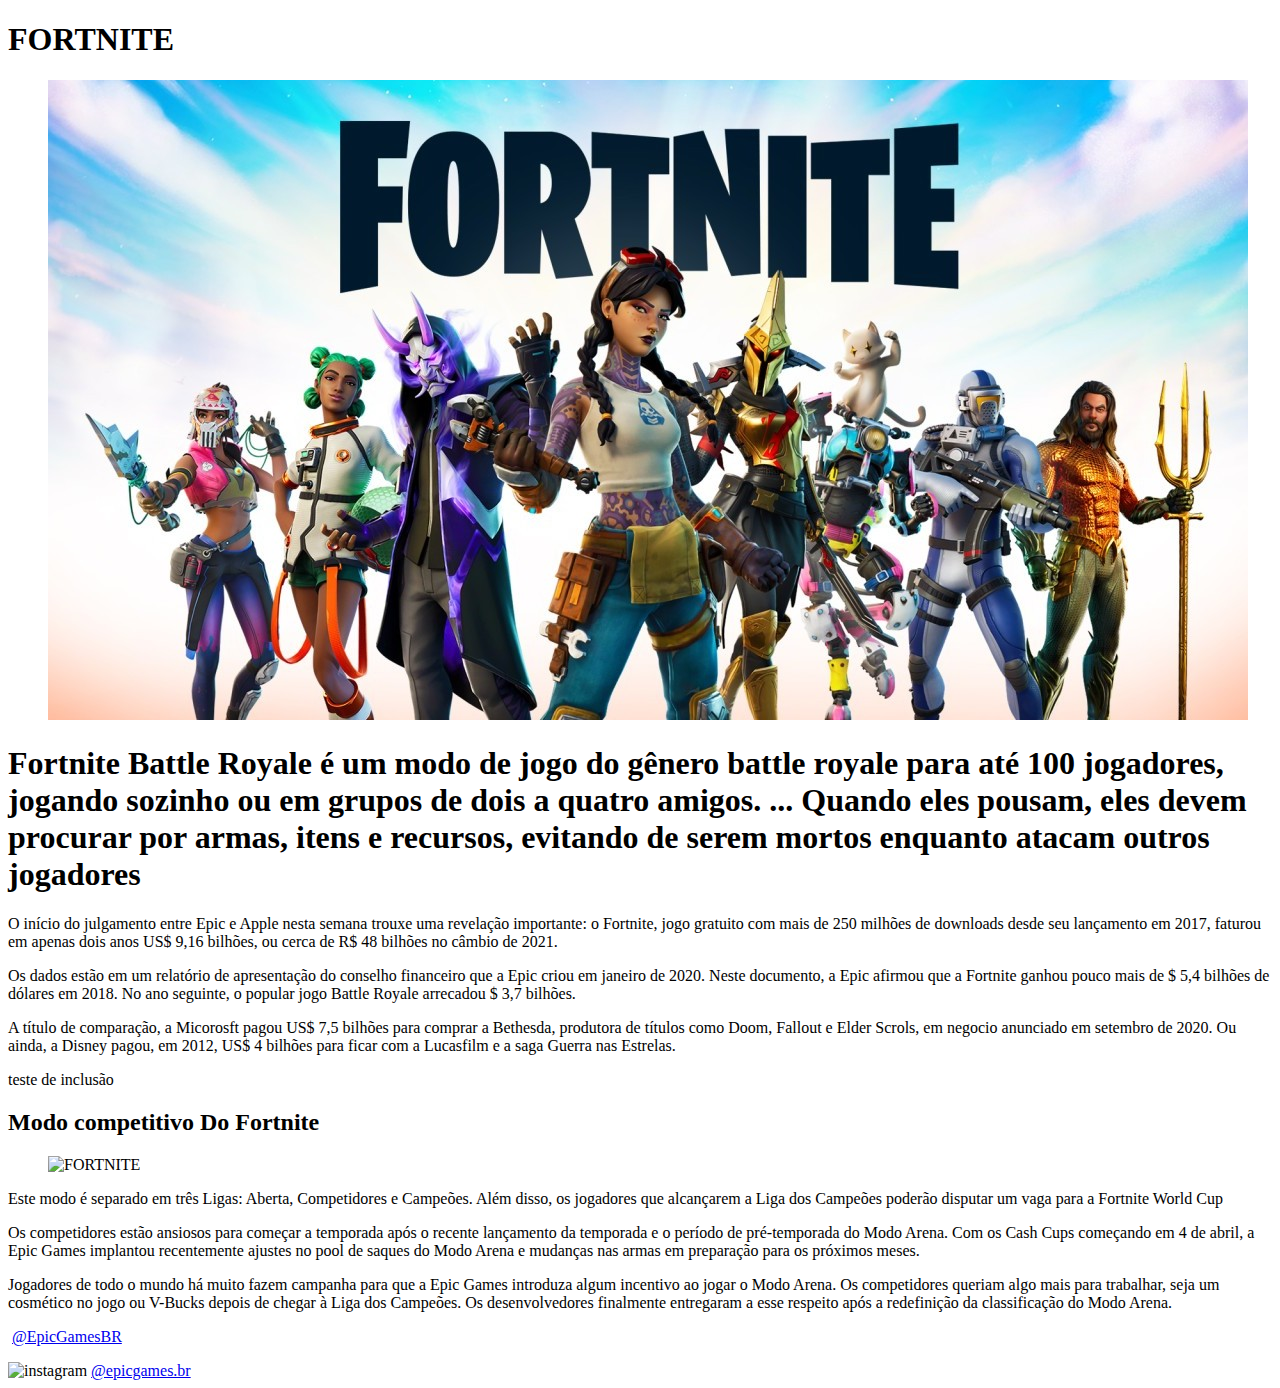
==== index.html @ 93f8479c "acrescentando links" ====
<!DOCTYPE html>
<html lang="pt-br">
<head>
    <meta charset="UTF-8">
    <meta http-equiv="X-UA-Compatible" content="IE=edge">
    <meta name="viewport" content="width=device-width, initial-scale=1.0">
    <link rel="stylesheet" href="css/estilo.css">
    <title>FORTNITE</title>
    <link rel="icon" href="img/icone.png">
</head>
<body>
    <header>
        <h1>FORTNITE</h1>
        <figure><img class="img_topo" src="img/fortnite10.jfif" alt="foto do fortnite"></figure>
    </header>
    <div class="container">
        <h1>Fortnite Battle Royale é um modo de jogo do gênero battle royale para até 100 jogadores, jogando sozinho ou em grupos de dois a quatro amigos. ... Quando eles pousam, eles devem procurar por armas, itens e recursos, evitando de serem mortos enquanto atacam outros jogadores</h1>
        <p>O início do julgamento entre Epic e Apple nesta semana trouxe uma revelação importante: o Fortnite, jogo gratuito com mais de 250 milhões de downloads desde seu lançamento em 2017, faturou em apenas dois anos US$ 9,16 bilhões, ou cerca de R$ 48 bilhões no câmbio de 2021. </p>
        <p>Os dados estão em um relatório de apresentação do conselho financeiro que a Epic criou em janeiro de 2020. Neste documento, a Epic afirmou que a Fortnite ganhou pouco mais de $ 5,4 bilhões de dólares em 2018. No ano seguinte, o popular jogo Battle Royale arrecadou $ 3,7 bilhões. </p>
        <p>A título de comparação, a Micorosft pagou US$ 7,5 bilhões para comprar a Bethesda, produtora de títulos como Doom, Fallout e Elder Scrols, em negocio anunciado em setembro de 2020. Ou ainda, a Disney pagou, em 2012, US$ 4 bilhões para ficar com a Lucasfilm e a saga Guerra nas Estrelas. </p>
        <p>teste de inclusão</p>
        <h2>Modo competitivo Do Fortnite</h2>
        <figure>
            <img class="img_corpo" src="img/competitivo.webp" alt="FORTNITE">
        </figure>
        <p>Este modo é separado em três Ligas: Aberta, Competidores e Campeões. Além disso, os jogadores que alcançarem a Liga dos Campeões poderão disputar um vaga para a Fortnite World Cup</p>
        <p>Os competidores estão ansiosos para começar a temporada após o recente lançamento da temporada e o período de pré-temporada do Modo Arena. Com os Cash Cups começando em 4 de abril, a Epic Games implantou recentemente ajustes no pool de saques do Modo Arena e mudanças nas armas em preparação para os próximos meses.</p>
        <p>Jogadores de todo o mundo há muito fazem campanha para que a Epic Games introduza algum incentivo ao jogar o Modo Arena. Os competidores queriam algo mais para trabalhar, seja um cosmético no jogo ou V-Bucks depois de chegar à Liga dos Campeões. Os desenvolvedores finalmente entregaram a esse respeito após a redefinição da classificação do Modo Arena.</p>
    </div>   
        <img class="img_twitter" src="img/twitter.jpg" alt="">
        <a href="https://twitter.com/epicgamesbr">@EpicGamesBR</a>
        <p></p>
        <p></p>
        <img class="img_insta" src="img/insta.png" alt="instagram">
        <a href="https://www.instagram.com/epicgames.br/">@epicgames.br</a>
</body>
</html>
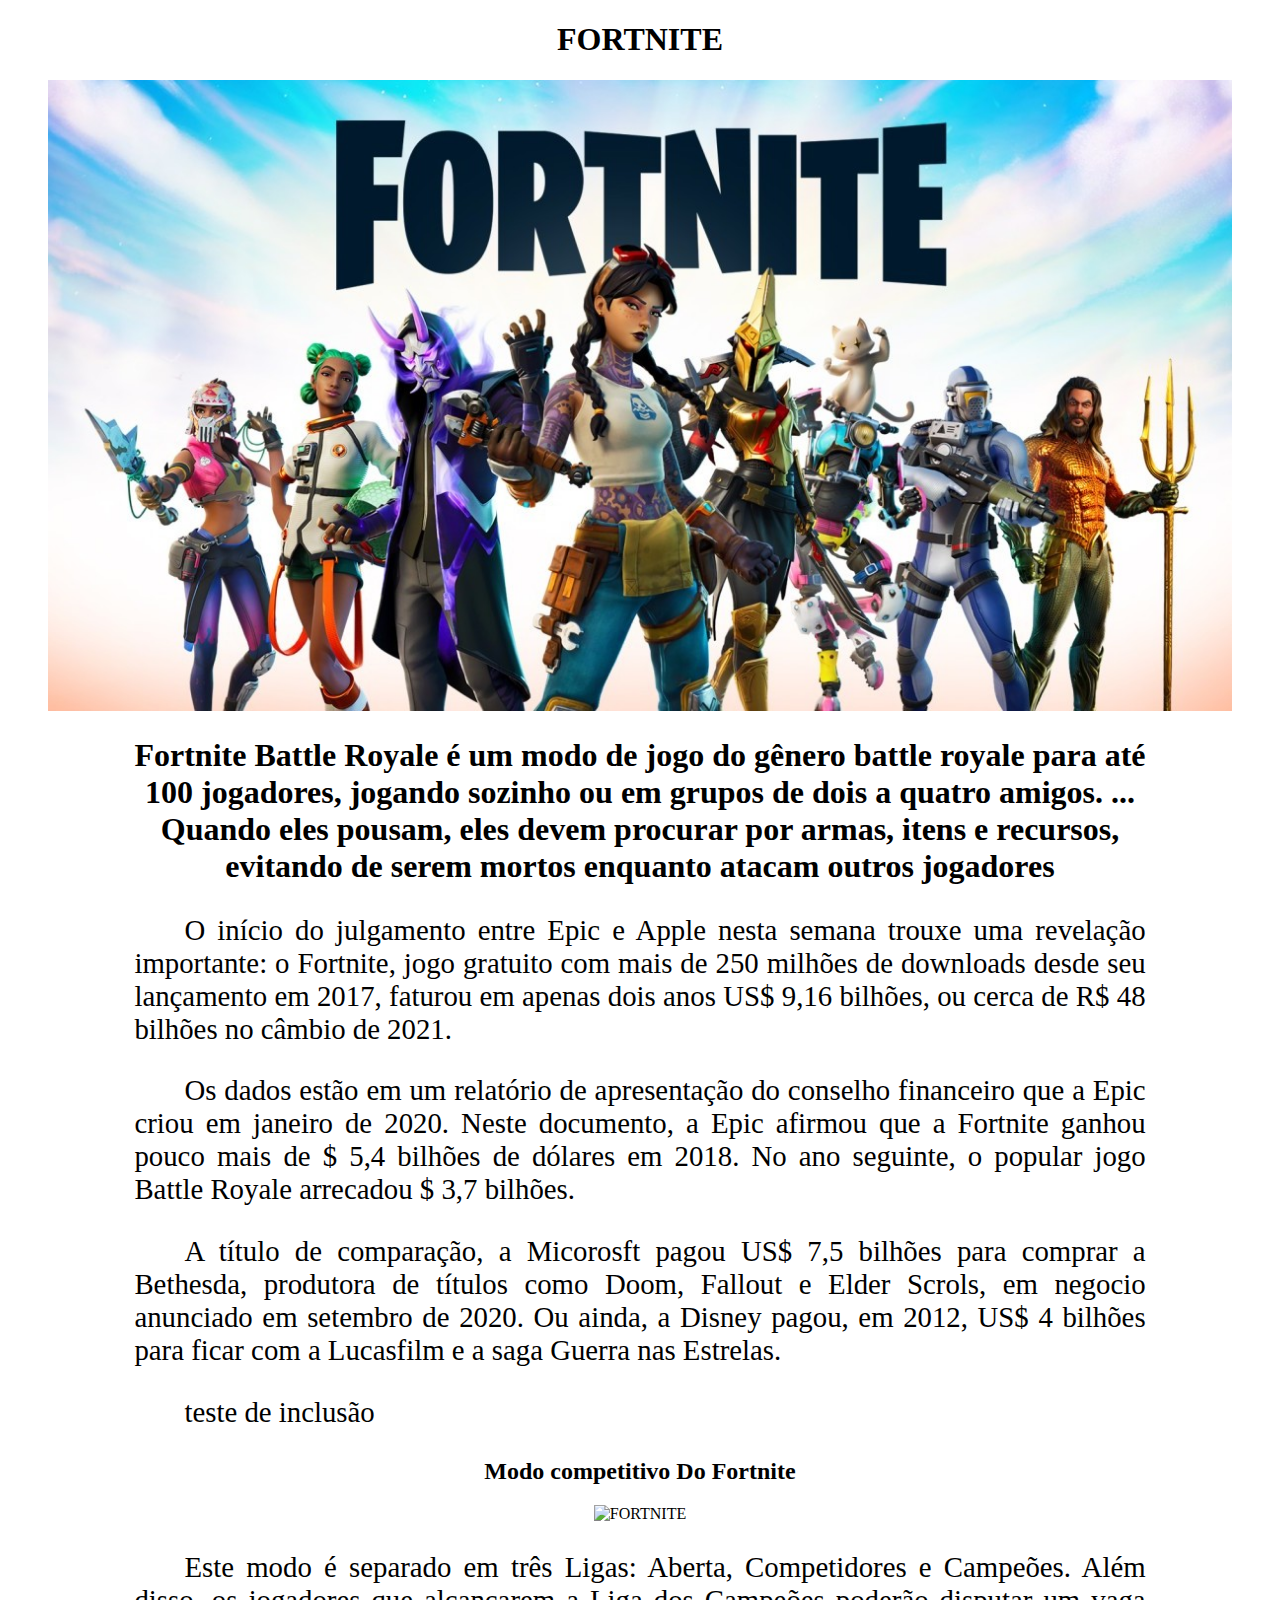
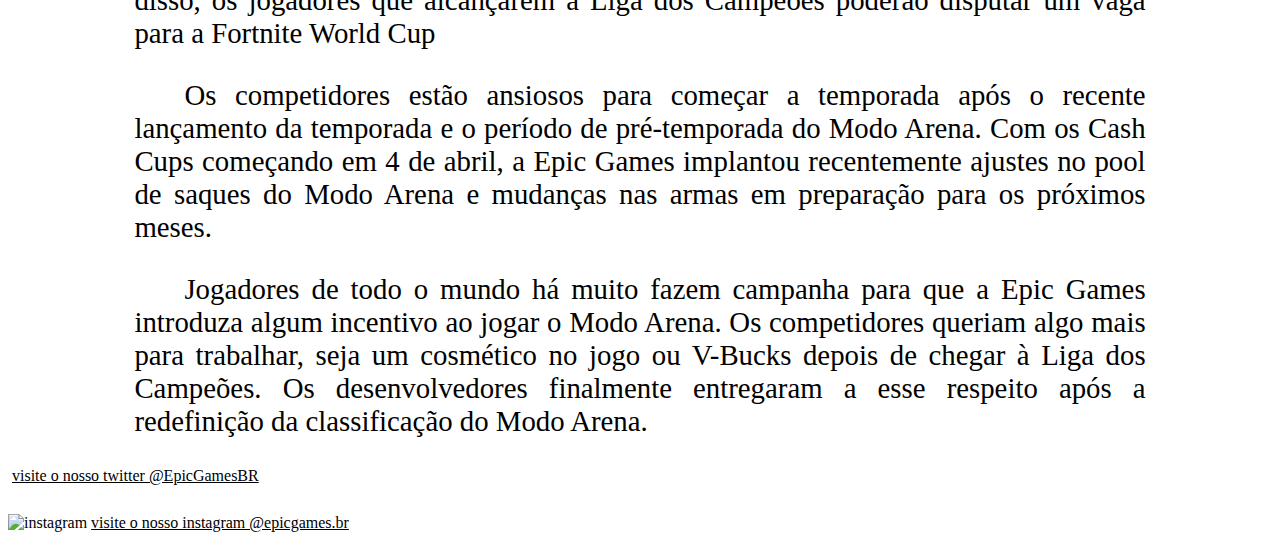
==== commit 9fd2f4f6: "redes sociais" ====
--- a/index.html
+++ b/index.html
@@ -28,10 +28,10 @@
         <p>Jogadores de todo o mundo há muito fazem campanha para que a Epic Games introduza algum incentivo ao jogar o Modo Arena. Os competidores queriam algo mais para trabalhar, seja um cosmético no jogo ou V-Bucks depois de chegar à Liga dos Campeões. Os desenvolvedores finalmente entregaram a esse respeito após a redefinição da classificação do Modo Arena.</p>
     </div>   
         <img class="img_twitter" src="img/twitter.jpg" alt="">
-        <a href="https://twitter.com/epicgamesbr">@EpicGamesBR</a>
+        <a href="https://twitter.com/epicgamesbr">visite o nosso twitter @EpicGamesBR</a>
         <p></p>
         <p></p>
         <img class="img_insta" src="img/insta.png" alt="instagram">
-        <a href="https://www.instagram.com/epicgames.br/">@epicgames.br</a>
+        <a href="https://www.instagram.com/epicgames.br/">visite o nosso instagram @epicgames.br</a>
 </body>
 </html>--- a/css/estilo.css
+++ b/css/estilo.css
@@ -0,0 +1,40 @@
+body{
+    background-color: white;
+}
+
+.container{
+
+    width: 80%;
+    margin:auto;
+
+}
+h1{
+    text-align: center;
+}
+h2{
+    text-align: center;
+}
+.img_corpo{
+    width: 50%;
+}
+.img_insta{
+    width: 8%;
+}
+.img_twitter{
+    width: 10%;
+}
+figure{
+    text-align: center; 
+}
+.img_topo{
+    width: 100%;
+}
+p{
+    font-size: 1.8em;
+    text-indent: 50px;
+    text-align: justify;
+}
+a{
+    color: black;
+}
+
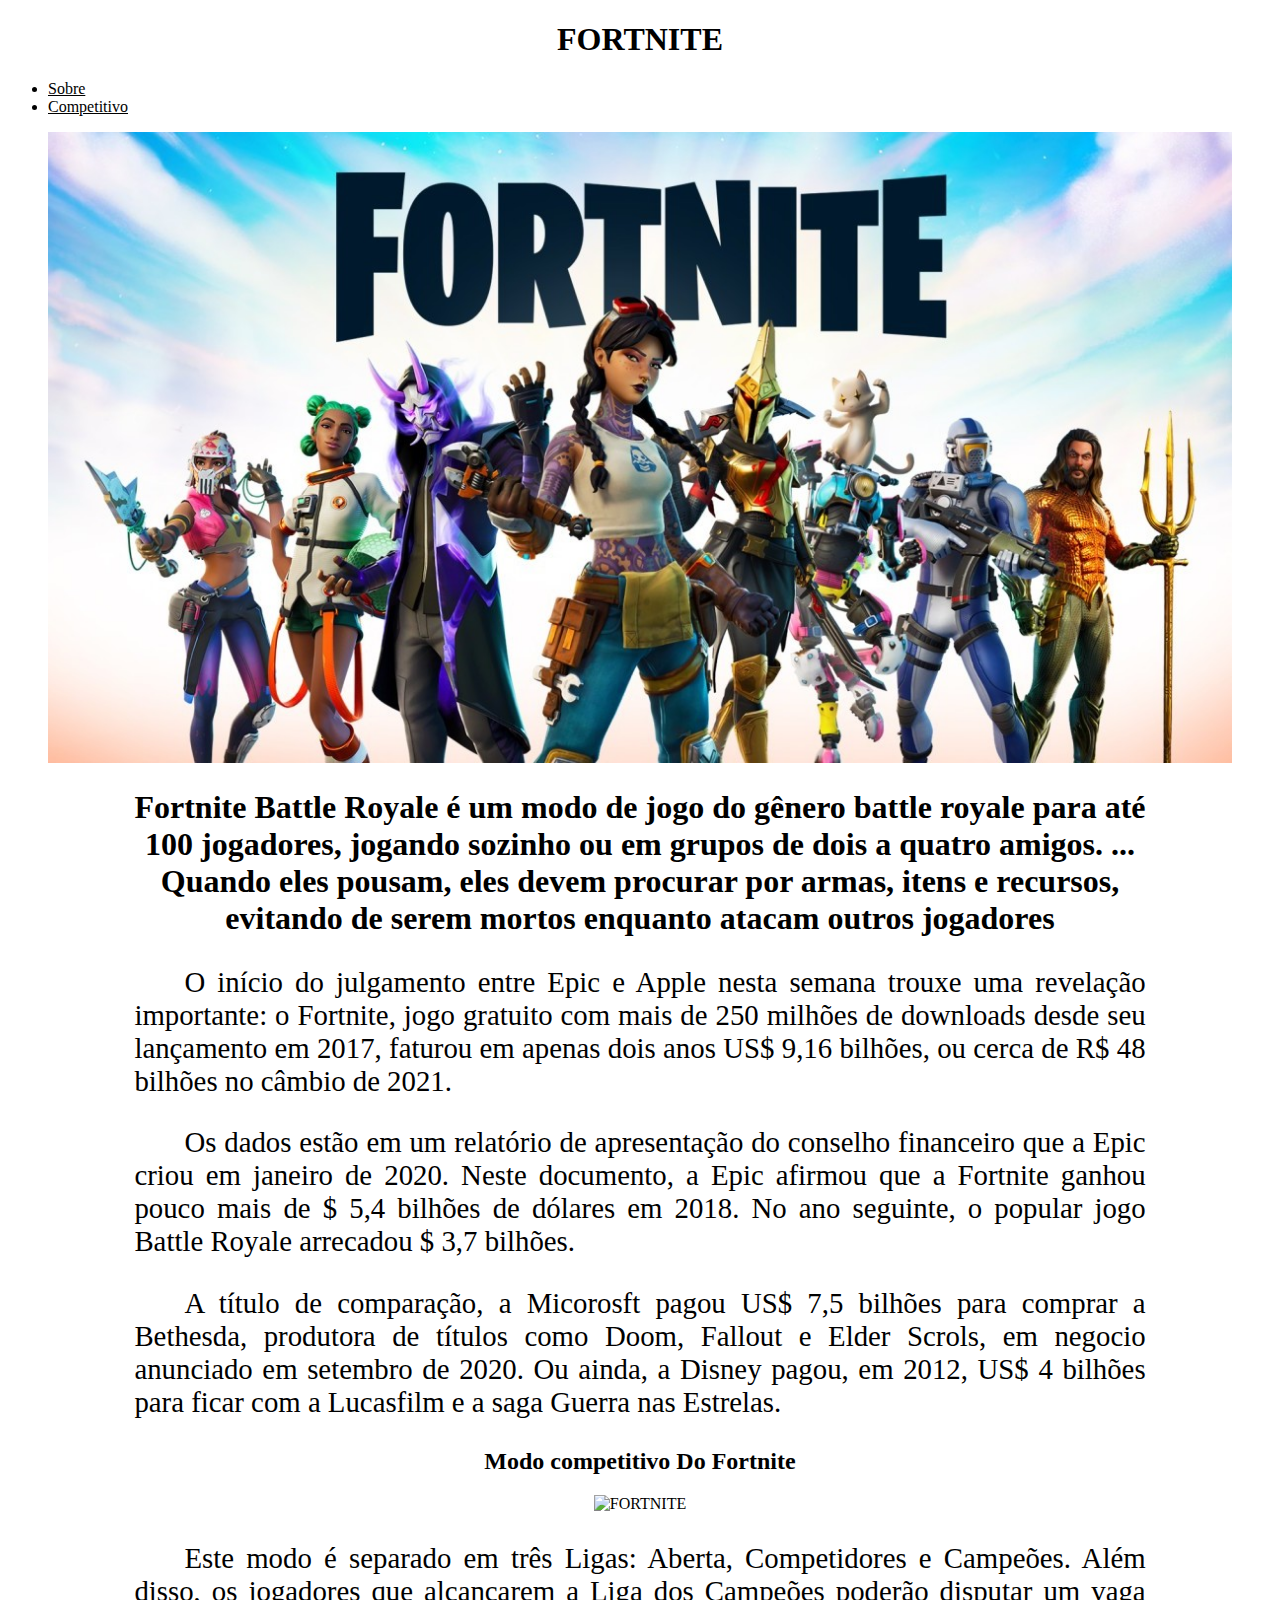
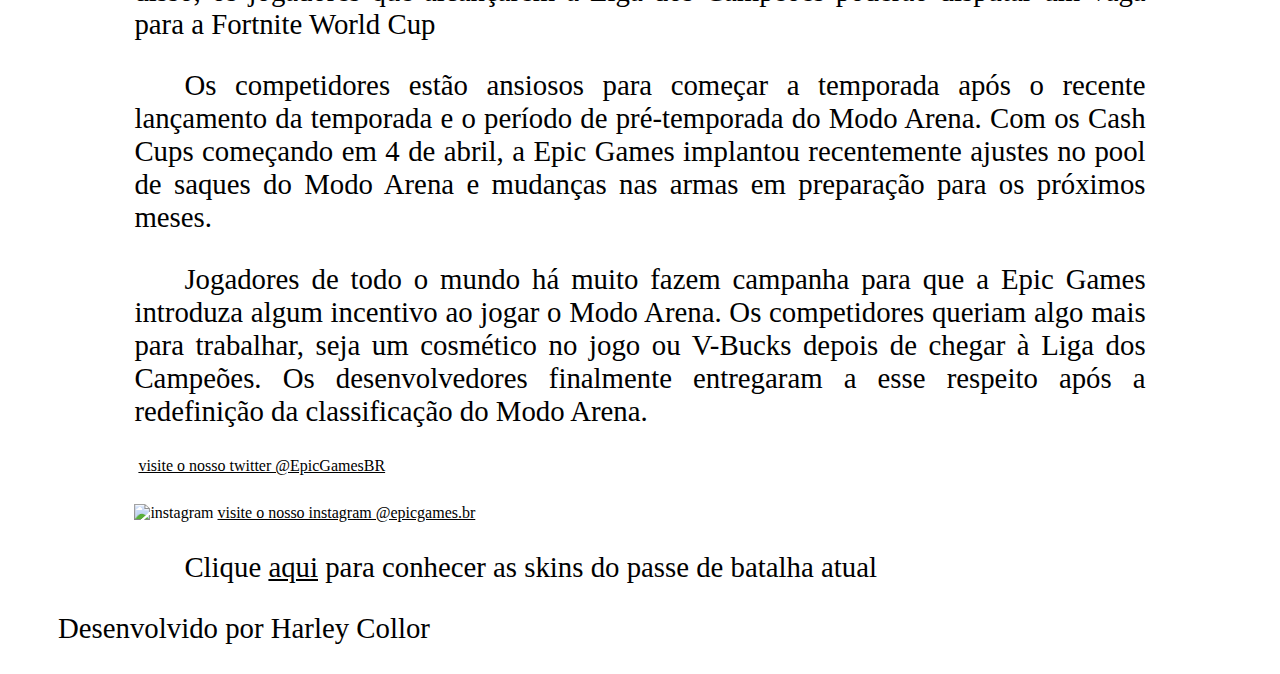
==== commit e95a8987: "links" ====
--- a/index.html
+++ b/index.html
@@ -11,27 +11,38 @@
 <body>
     <header>
         <h1>FORTNITE</h1>
+        <ul>
+            <li><a href="#sobre">Sobre</a></li>
+            <li><a href="#competitivo">Competitivo</a></li>
+        </ul>
         <figure><img class="img_topo" src="img/fortnite10.jfif" alt="foto do fortnite"></figure>
     </header>
     <div class="container">
-        <h1>Fortnite Battle Royale é um modo de jogo do gênero battle royale para até 100 jogadores, jogando sozinho ou em grupos de dois a quatro amigos. ... Quando eles pousam, eles devem procurar por armas, itens e recursos, evitando de serem mortos enquanto atacam outros jogadores</h1>
-        <p>O início do julgamento entre Epic e Apple nesta semana trouxe uma revelação importante: o Fortnite, jogo gratuito com mais de 250 milhões de downloads desde seu lançamento em 2017, faturou em apenas dois anos US$ 9,16 bilhões, ou cerca de R$ 48 bilhões no câmbio de 2021. </p>
-        <p>Os dados estão em um relatório de apresentação do conselho financeiro que a Epic criou em janeiro de 2020. Neste documento, a Epic afirmou que a Fortnite ganhou pouco mais de $ 5,4 bilhões de dólares em 2018. No ano seguinte, o popular jogo Battle Royale arrecadou $ 3,7 bilhões. </p>
-        <p>A título de comparação, a Micorosft pagou US$ 7,5 bilhões para comprar a Bethesda, produtora de títulos como Doom, Fallout e Elder Scrols, em negocio anunciado em setembro de 2020. Ou ainda, a Disney pagou, em 2012, US$ 4 bilhões para ficar com a Lucasfilm e a saga Guerra nas Estrelas. </p>
-        <p>teste de inclusão</p>
-        <h2>Modo competitivo Do Fortnite</h2>
-        <figure>
-            <img class="img_corpo" src="img/competitivo.webp" alt="FORTNITE">
-        </figure>
-        <p>Este modo é separado em três Ligas: Aberta, Competidores e Campeões. Além disso, os jogadores que alcançarem a Liga dos Campeões poderão disputar um vaga para a Fortnite World Cup</p>
-        <p>Os competidores estão ansiosos para começar a temporada após o recente lançamento da temporada e o período de pré-temporada do Modo Arena. Com os Cash Cups começando em 4 de abril, a Epic Games implantou recentemente ajustes no pool de saques do Modo Arena e mudanças nas armas em preparação para os próximos meses.</p>
-        <p>Jogadores de todo o mundo há muito fazem campanha para que a Epic Games introduza algum incentivo ao jogar o Modo Arena. Os competidores queriam algo mais para trabalhar, seja um cosmético no jogo ou V-Bucks depois de chegar à Liga dos Campeões. Os desenvolvedores finalmente entregaram a esse respeito após a redefinição da classificação do Modo Arena.</p>
-    </div>   
-        <img class="img_twitter" src="img/twitter.jpg" alt="">
-        <a href="https://twitter.com/epicgamesbr">visite o nosso twitter @EpicGamesBR</a>
-        <p></p>
-        <p></p>
-        <img class="img_insta" src="img/insta.png" alt="instagram">
-        <a href="https://www.instagram.com/epicgames.br/">visite o nosso instagram @epicgames.br</a>
+        <section id="sobre">
+            <h1>Fortnite Battle Royale é um modo de jogo do gênero battle royale para até 100 jogadores, jogando sozinho ou em grupos de dois a quatro amigos. ... Quando eles pousam, eles devem procurar por armas, itens e recursos, evitando de serem mortos enquanto atacam outros jogadores</h1>
+            <p>O início do julgamento entre Epic e Apple nesta semana trouxe uma revelação importante: o Fortnite, jogo gratuito com mais de 250 milhões de downloads desde seu lançamento em 2017, faturou em apenas dois anos US$ 9,16 bilhões, ou cerca de R$ 48 bilhões no câmbio de 2021. </p>
+            <p>Os dados estão em um relatório de apresentação do conselho financeiro que a Epic criou em janeiro de 2020. Neste documento, a Epic afirmou que a Fortnite ganhou pouco mais de $ 5,4 bilhões de dólares em 2018. No ano seguinte, o popular jogo Battle Royale arrecadou $ 3,7 bilhões. </p>
+            <p>A título de comparação, a Micorosft pagou US$ 7,5 bilhões para comprar a Bethesda, produtora de títulos como Doom, Fallout e Elder Scrols, em negocio anunciado em setembro de 2020. Ou ainda, a Disney pagou, em 2012, US$ 4 bilhões para ficar com a Lucasfilm e a saga Guerra nas Estrelas. </p>
+        </section>
+        <section id="competitivo">
+            <h2>Modo competitivo Do Fortnite</h2>
+            <figure>
+                <img class="img_corpo" src="img/competitivo.webp" alt="FORTNITE">
+            </figure>
+            <p>Este modo é separado em três Ligas: Aberta, Competidores e Campeões. Além disso, os jogadores que alcançarem a Liga dos Campeões poderão disputar um vaga para a Fortnite World Cup</p>
+            <p>Os competidores estão ansiosos para começar a temporada após o recente lançamento da temporada e o período de pré-temporada do Modo Arena. Com os Cash Cups começando em 4 de abril, a Epic Games implantou recentemente ajustes no pool de saques do Modo Arena e mudanças nas armas em preparação para os próximos meses.</p>
+            <p>Jogadores de todo o mundo há muito fazem campanha para que a Epic Games introduza algum incentivo ao jogar o Modo Arena. Os competidores queriam algo mais para trabalhar, seja um cosmético no jogo ou V-Bucks depois de chegar à Liga dos Campeões. Os desenvolvedores finalmente entregaram a esse respeito após a redefinição da classificação do Modo Arena.</p>
+            <img class="img_twitter" src="img/twitter.jpg" alt="">
+            <a href="https://twitter.com/epicgamesbr">visite o nosso twitter @EpicGamesBR</a>
+            <p></p>
+            <p></p>
+            <img class="img_insta" src="img/insta.png" alt="instagram">
+            <a href="https://www.instagram.com/epicgames.br/">visite o nosso instagram @epicgames.br</a> 
+            <p>Clique <a href="itens.html">aqui</a> para conhecer as skins do passe de batalha atual</p> 
+        </section>
+    </div>
+    <footer>
+        <p>Desenvolvido por Harley Collor</p>
+    </footer>    
 </body>
 </html>--- a/css/estilo.css
+++ b/css/estilo.css
@@ -1,3 +1,6 @@
+html{
+    scroll-behavior: smooth;
+}
 body{
     background-color: white;
 }
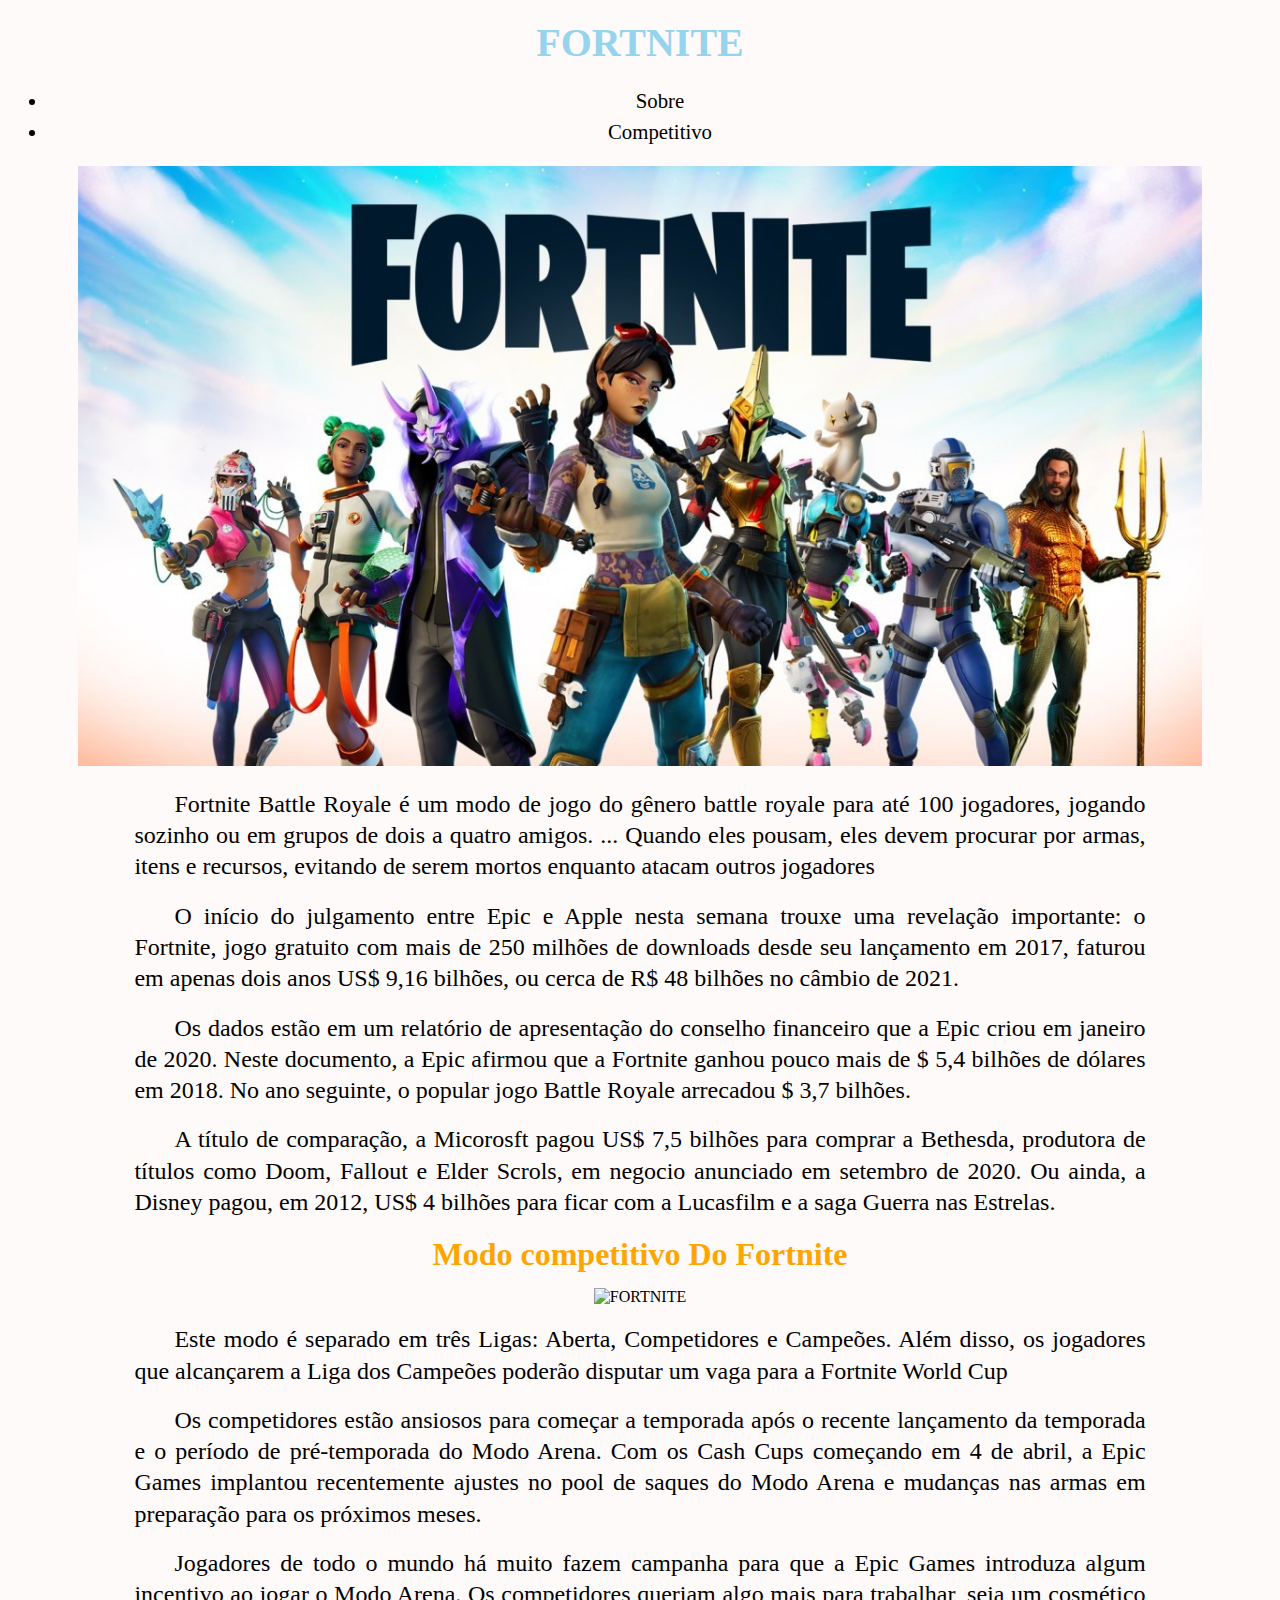
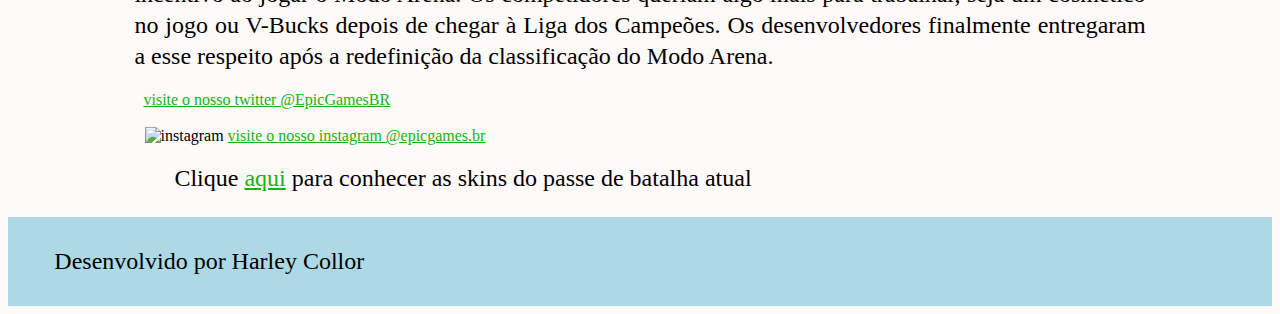
==== commit 699a8a55: "Merge pull request #1 from projetosnicole/main" ====
--- a/index.html
+++ b/index.html
@@ -4,22 +4,29 @@
     <meta charset="UTF-8">
     <meta http-equiv="X-UA-Compatible" content="IE=edge">
     <meta name="viewport" content="width=device-width, initial-scale=1.0">
+    <link rel="stylesheet" href="css/reset.css">
     <link rel="stylesheet" href="css/estilo.css">
     <title>FORTNITE</title>
     <link rel="icon" href="img/icone.png">
 </head>
 <body>
     <header>
-        <h1>FORTNITE</h1>
-        <ul>
-            <li><a href="#sobre">Sobre</a></li>
-            <li><a href="#competitivo">Competitivo</a></li>
-        </ul>
+        <nav class="menu">
+            <div class="logo">
+                <h1>FORTNITE</h1>
+            </div>
+            <div class="itens_menu">
+                <ul>
+                    <li><a href="#sobre">Sobre</a></li>
+                    <li><a href="#competitivo">Competitivo</a></li>
+                </ul>
+            </div>
+        </nav> 
         <figure><img class="img_topo" src="img/fortnite10.jfif" alt="foto do fortnite"></figure>
     </header>
     <div class="container">
         <section id="sobre">
-            <h1>Fortnite Battle Royale é um modo de jogo do gênero battle royale para até 100 jogadores, jogando sozinho ou em grupos de dois a quatro amigos. ... Quando eles pousam, eles devem procurar por armas, itens e recursos, evitando de serem mortos enquanto atacam outros jogadores</h1>
+            <p>Fortnite Battle Royale é um modo de jogo do gênero battle royale para até 100 jogadores, jogando sozinho ou em grupos de dois a quatro amigos. ... Quando eles pousam, eles devem procurar por armas, itens e recursos, evitando de serem mortos enquanto atacam outros jogadores</p>
             <p>O início do julgamento entre Epic e Apple nesta semana trouxe uma revelação importante: o Fortnite, jogo gratuito com mais de 250 milhões de downloads desde seu lançamento em 2017, faturou em apenas dois anos US$ 9,16 bilhões, ou cerca de R$ 48 bilhões no câmbio de 2021. </p>
             <p>Os dados estão em um relatório de apresentação do conselho financeiro que a Epic criou em janeiro de 2020. Neste documento, a Epic afirmou que a Fortnite ganhou pouco mais de $ 5,4 bilhões de dólares em 2018. No ano seguinte, o popular jogo Battle Royale arrecadou $ 3,7 bilhões. </p>
             <p>A título de comparação, a Micorosft pagou US$ 7,5 bilhões para comprar a Bethesda, produtora de títulos como Doom, Fallout e Elder Scrols, em negocio anunciado em setembro de 2020. Ou ainda, a Disney pagou, em 2012, US$ 4 bilhões para ficar com a Lucasfilm e a saga Guerra nas Estrelas. </p>
--- a/css/estilo.css
+++ b/css/estilo.css
@@ -1,8 +1,22 @@
 html{
     scroll-behavior: smooth;
 }
+.itens_menu{
+    
+   text-align: center;
+}
+.itens_menu li{
+
+    font-size: 1.3em;
+    line-height: 1.5;
+}
 body{
-    background-color: white;
+    background-color: #FFFAFA;
+
+}
+section{
+    margin-top: 1.5%;
+    margin-bottom: 1.5%;
 }
 
 .container{
@@ -12,32 +26,103 @@
 
 }
 h1{
+    color:rgba(135,206,235, 0.9);
     text-align: center;
+    font-size: 2.5em;
+    margin-top: 1.5%;
+    margin-bottom: 1.5%;
 }
 h2{
+    color: 	#FFA500;
     text-align: center;
+    font-size: 2em;
+    margin-top: 1.5%;
+    margin-bottom: 1.5%;
+}
+
+h3{
+    text-align: center;
+    font-size: 1.5em;
+    margin-top: 1.5%;
+    margin-bottom: 1.5%;
+    color: #4682B4;
+}
+
+h4{
+    text-align: center;
+    font-size: 1.3em;
+    margin-top:2%;
+    margin-bottom: 1.5%;
+    color: black;
 }
 .img_corpo{
-    width: 50%;
+    width: 60%;
 }
 .img_insta{
-    width: 8%;
+    width: 3.5%;
+    margin-left: 1%;
 }
 .img_twitter{
-    width: 10%;
+    width: 5%;
+    margin-left: 0.5%;
 }
+
 figure{
-    text-align: center; 
+    text-align: center;
+    margin-top: 1.5%;
+    margin-bottom: 1.5%; 
 }
+
 .img_topo{
-    width: 100%;
+    width: 95%;
 }
 p{
-    font-size: 1.8em;
-    text-indent: 50px;
+    font-size: 1.5em;
+    text-indent: 40px;
     text-align: justify;
-}
-a{
-    color: black;
+    line-height: 1.3;
+    margin-bottom: 1.8%;
+    margin-top: 1.8%;
 }
 
+footer{
+    background-color: rgba(173,216,230);
+    margin-top: 1.8%;
+    text-align: center;
+    padding: 0.5%;
+}
+.itens_menu a:link, .itens_menu a:visited {
+    color: black;
+    text-decoration: none;
+}
+
+.itens_menu a:hover{
+    background-color: #ADD8E6;
+    padding: 0.5%;
+}
+#competitivo a:link{
+    color: rgb(21, 179, 21);
+}
+
+/* unvisited link */
+a:link {
+    color: #FFFACD; 
+  }
+  
+  /* visited link */
+  a:visited {
+    color:rgb(21, 179, 21); 
+ 
+  }
+  
+  /* mouse over link */
+  a:hover {
+    color:slateblue; 
+
+  }
+  
+  /* selected link */
+  a:active {
+    color: 	#6495ED; 
+  }
+
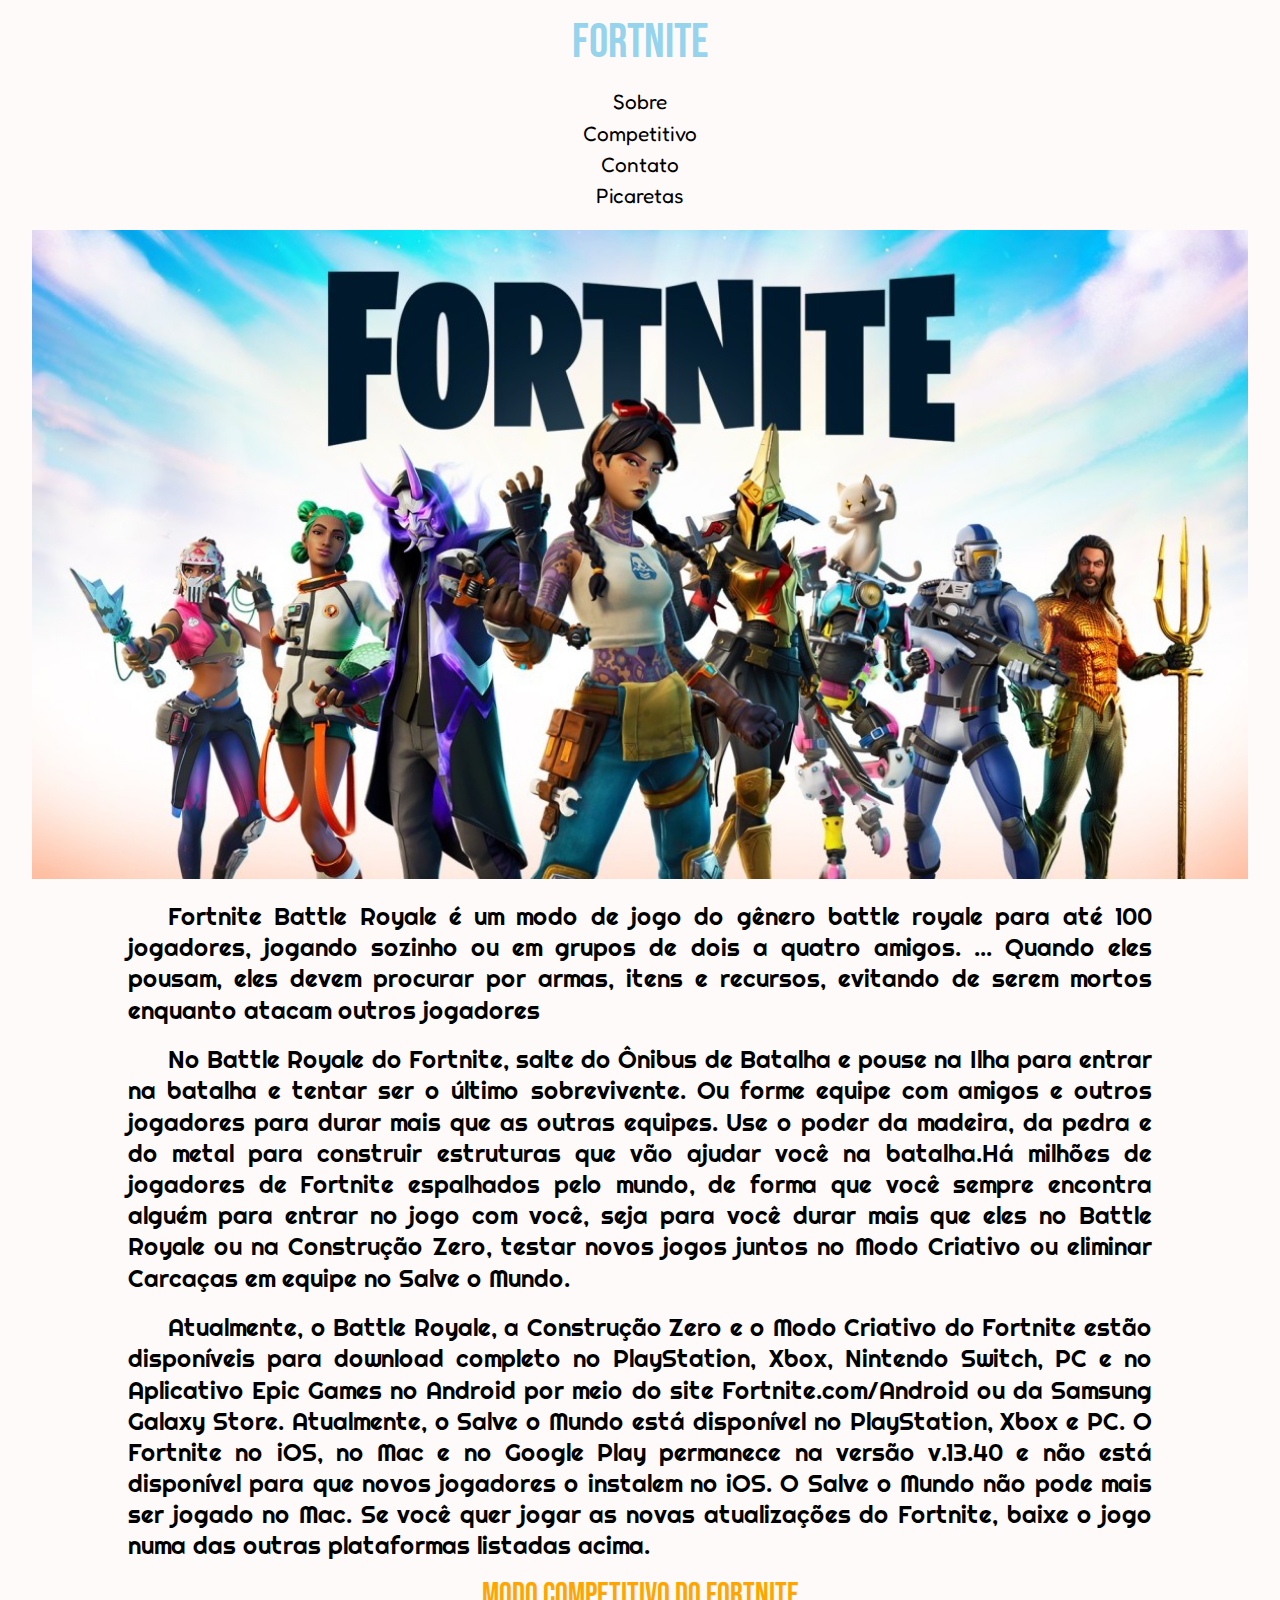
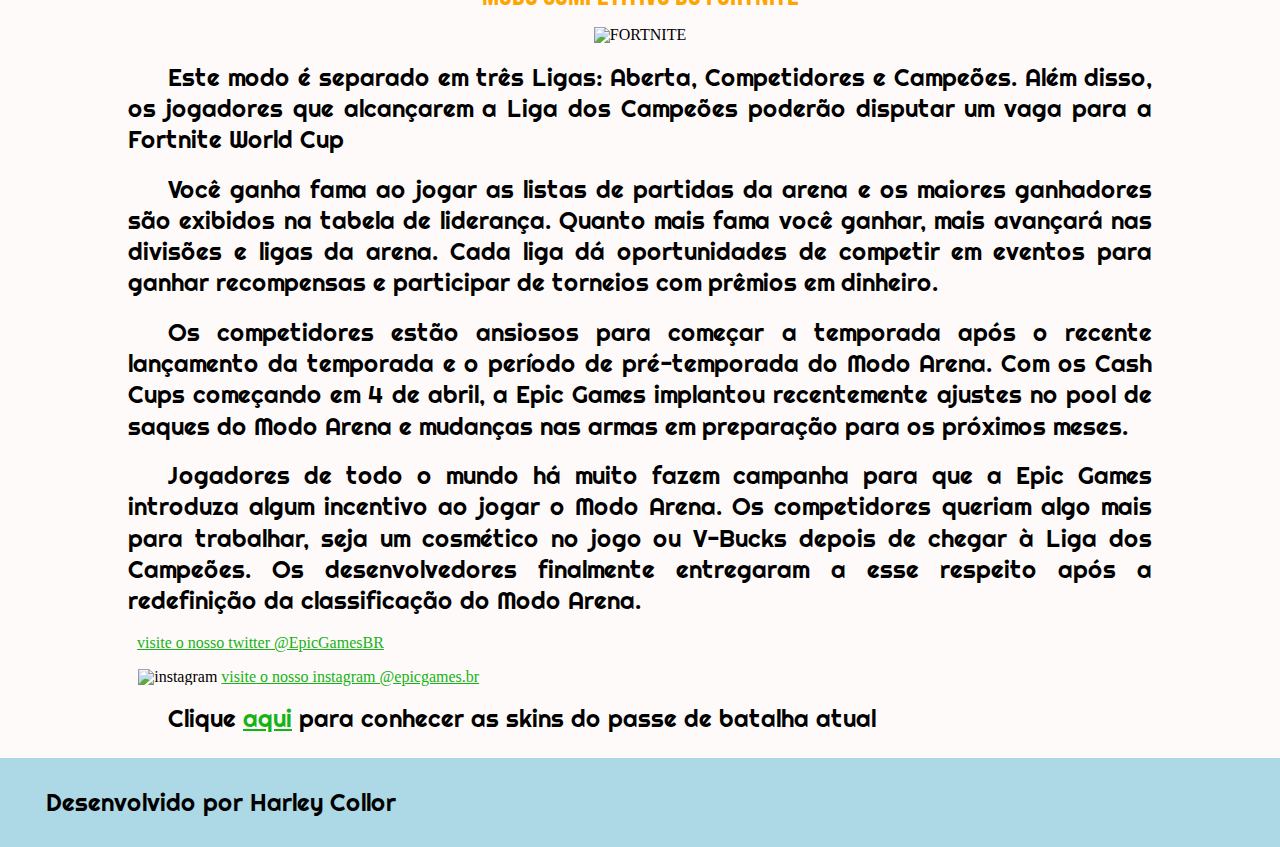
==== commit 5edfaa18: "tabelas e fontes" ====
--- a/index.html
+++ b/index.html
@@ -6,6 +6,9 @@
     <meta name="viewport" content="width=device-width, initial-scale=1.0">
     <link rel="stylesheet" href="css/reset.css">
     <link rel="stylesheet" href="css/estilo.css">
+    <link href="https://fonts.googleapis.com/css2?family=Bebas+Neue&display=swap" rel="stylesheet">
+    <link href="https://fonts.googleapis.com/css2?family=Righteous&display=swap" rel="stylesheet">
+    <link href="https://fonts.googleapis.com/css2?family=Fredoka+One&display=swap" rel="stylesheet">
     <title>FORTNITE</title>
     <link rel="icon" href="img/icone.png">
 </head>
@@ -19,6 +22,8 @@
                 <ul>
                     <li><a href="#sobre">Sobre</a></li>
                     <li><a href="#competitivo">Competitivo</a></li>
+                    <li><a href="#contato">Contato</a></li>
+                    <li><a href="#picaretas">Picaretas</a></li>
                 </ul>
             </div>
         </nav> 
@@ -27,9 +32,11 @@
     <div class="container">
         <section id="sobre">
             <p>Fortnite Battle Royale é um modo de jogo do gênero battle royale para até 100 jogadores, jogando sozinho ou em grupos de dois a quatro amigos. ... Quando eles pousam, eles devem procurar por armas, itens e recursos, evitando de serem mortos enquanto atacam outros jogadores</p>
-            <p>O início do julgamento entre Epic e Apple nesta semana trouxe uma revelação importante: o Fortnite, jogo gratuito com mais de 250 milhões de downloads desde seu lançamento em 2017, faturou em apenas dois anos US$ 9,16 bilhões, ou cerca de R$ 48 bilhões no câmbio de 2021. </p>
-            <p>Os dados estão em um relatório de apresentação do conselho financeiro que a Epic criou em janeiro de 2020. Neste documento, a Epic afirmou que a Fortnite ganhou pouco mais de $ 5,4 bilhões de dólares em 2018. No ano seguinte, o popular jogo Battle Royale arrecadou $ 3,7 bilhões. </p>
-            <p>A título de comparação, a Micorosft pagou US$ 7,5 bilhões para comprar a Bethesda, produtora de títulos como Doom, Fallout e Elder Scrols, em negocio anunciado em setembro de 2020. Ou ainda, a Disney pagou, em 2012, US$ 4 bilhões para ficar com a Lucasfilm e a saga Guerra nas Estrelas. </p>
+            <figure>
+                <img class="esquerda" src="img/gatinho.jpg" alt="">
+            </figure>
+            <p>No Battle Royale do Fortnite, salte do Ônibus de Batalha e pouse na Ilha para entrar na batalha e tentar ser o último sobrevivente. Ou forme equipe com amigos e outros jogadores para durar mais que as outras equipes. Use o poder da madeira, da pedra e do metal para construir estruturas que vão ajudar você na batalha.Há milhões de jogadores de Fortnite espalhados pelo mundo, de forma que você sempre encontra alguém para entrar no jogo com você, seja para você durar mais que eles no Battle Royale ou na Construção Zero, testar novos jogos juntos no Modo Criativo ou eliminar Carcaças em equipe no Salve o Mundo. </p>
+            <p>Atualmente, o Battle Royale, a Construção Zero e o Modo Criativo do Fortnite estão disponíveis para download completo no PlayStation, Xbox, Nintendo Switch, PC e no Aplicativo Epic Games no Android por meio do site Fortnite.com/Android ou da Samsung Galaxy Store. Atualmente, o Salve o Mundo está disponível no PlayStation, Xbox e PC. O Fortnite no iOS, no Mac e no Google Play permanece na versão v.13.40 e não está disponível para que novos jogadores o instalem no iOS. O Salve o Mundo não pode mais ser jogado no Mac. Se você quer jogar as novas atualizações do Fortnite, baixe o jogo numa das outras plataformas listadas acima. </p>
         </section>
         <section id="competitivo">
             <h2>Modo competitivo Do Fortnite</h2>
@@ -37,6 +44,10 @@
                 <img class="img_corpo" src="img/competitivo.webp" alt="FORTNITE">
             </figure>
             <p>Este modo é separado em três Ligas: Aberta, Competidores e Campeões. Além disso, os jogadores que alcançarem a Liga dos Campeões poderão disputar um vaga para a Fortnite World Cup</p>
+            <figure>
+                <img class="direita" src="img/arena.jpg" alt="">
+            </figure>
+            <p>Você ganha fama ao jogar as listas de partidas da arena e os maiores ganhadores são exibidos na tabela de liderança. Quanto mais fama você ganhar, mais avançará nas divisões e ligas da arena. Cada liga dá oportunidades de competir em eventos para ganhar recompensas e participar de torneios com prêmios em dinheiro.</p>
             <p>Os competidores estão ansiosos para começar a temporada após o recente lançamento da temporada e o período de pré-temporada do Modo Arena. Com os Cash Cups começando em 4 de abril, a Epic Games implantou recentemente ajustes no pool de saques do Modo Arena e mudanças nas armas em preparação para os próximos meses.</p>
             <p>Jogadores de todo o mundo há muito fazem campanha para que a Epic Games introduza algum incentivo ao jogar o Modo Arena. Os competidores queriam algo mais para trabalhar, seja um cosmético no jogo ou V-Bucks depois de chegar à Liga dos Campeões. Os desenvolvedores finalmente entregaram a esse respeito após a redefinição da classificação do Modo Arena.</p>
             <img class="img_twitter" src="img/twitter.jpg" alt="">
--- a/css/estilo.css
+++ b/css/estilo.css
@@ -1,128 +1,164 @@
-html{
-    scroll-behavior: smooth;
-}
-.itens_menu{
-    
-   text-align: center;
-}
-.itens_menu li{
-
-    font-size: 1.3em;
-    line-height: 1.5;
-}
-body{
-    background-color: #FFFAFA;
-
-}
-section{
-    margin-top: 1.5%;
-    margin-bottom: 1.5%;
-}
-
-.container{
-
-    width: 80%;
-    margin:auto;
-
-}
-h1{
-    color:rgba(135,206,235, 0.9);
-    text-align: center;
-    font-size: 2.5em;
-    margin-top: 1.5%;
-    margin-bottom: 1.5%;
-}
-h2{
-    color: 	#FFA500;
-    text-align: center;
-    font-size: 2em;
-    margin-top: 1.5%;
-    margin-bottom: 1.5%;
-}
-
-h3{
-    text-align: center;
-    font-size: 1.5em;
-    margin-top: 1.5%;
-    margin-bottom: 1.5%;
-    color: #4682B4;
-}
-
-h4{
-    text-align: center;
-    font-size: 1.3em;
-    margin-top:2%;
-    margin-bottom: 1.5%;
-    color: black;
-}
-.img_corpo{
-    width: 60%;
-}
-.img_insta{
-    width: 3.5%;
-    margin-left: 1%;
-}
-.img_twitter{
-    width: 5%;
-    margin-left: 0.5%;
-}
-
-figure{
-    text-align: center;
-    margin-top: 1.5%;
-    margin-bottom: 1.5%; 
-}
-
-.img_topo{
-    width: 95%;
-}
-p{
-    font-size: 1.5em;
-    text-indent: 40px;
-    text-align: justify;
-    line-height: 1.3;
-    margin-bottom: 1.8%;
-    margin-top: 1.8%;
-}
-
-footer{
-    background-color: rgba(173,216,230);
-    margin-top: 1.8%;
-    text-align: center;
-    padding: 0.5%;
-}
-.itens_menu a:link, .itens_menu a:visited {
-    color: black;
-    text-decoration: none;
-}
-
-.itens_menu a:hover{
-    background-color: #ADD8E6;
-    padding: 0.5%;
-}
-#competitivo a:link{
-    color: rgb(21, 179, 21);
-}
-
-/* unvisited link */
-a:link {
-    color: #FFFACD; 
-  }
-  
-  /* visited link */
-  a:visited {
-    color:rgb(21, 179, 21); 
- 
-  }
-  
-  /* mouse over link */
-  a:hover {
-    color:slateblue; 
-
-  }
-  
-  /* selected link */
-  a:active {
-    color: 	#6495ED; 
-  }
-
+html{
+    scroll-behavior: smooth;
+}
+.itens_menu{
+    
+   text-align: center;
+}
+.itens_menu li{
+
+    font-size: 1.3em;
+    line-height: 1.5;
+    font-family: 'Fredoka One', cursive;
+}
+body{
+    background-color: #FFFAFA;
+
+}
+section{
+    margin-top: 1.5%;
+    margin-bottom: 1.5%;
+}
+
+.container{
+
+    width: 80%;
+    margin:auto;
+
+}
+h1{
+    color:rgba(135,206,235, 0.9);
+    text-align: center;
+    font-size: 3em;
+    margin-top: 1.5%;
+    margin-bottom: 1.5%;
+    font-family: 'Bebas Neue', cursive;
+}
+h2{
+    color: 	#FFA500;
+    text-align: center;
+    font-size: 2em;
+    margin-top: 1.5%;
+    margin-bottom: 1.5%;
+    font-family: 'Bebas Neue', cursive;
+}
+
+h3{
+    text-align: center;
+    font-size: 1.5em;
+    margin-top: 1.5%;
+    margin-bottom: 1.5%;
+    color: #4682B4;
+    font-family: 'Bebas Neue', cursive;
+}
+
+h4{
+    text-align: center;
+    font-size: 1.3em;
+    margin-top:2%;
+    margin-bottom: 1.5%;
+    color: black;
+    font-family: 'Bebas Neue', cursive;
+}
+.img_corpo{
+    width: 60%;
+}
+.img_insta{
+    width: 3.5%;
+    margin-left: 1%;
+}
+.img_twitter{
+    width: 5%;
+    margin-left: 0.5%;
+}
+
+figure{
+    text-align: center;
+    margin-top: 1.5%;
+    margin-bottom: 1.5%; 
+}
+
+.img_topo{
+    width: 95%;
+}
+p{
+    font-size: 1.5em;
+    text-indent: 40px;
+    text-align: justify;
+    line-height: 1.3;
+    margin-bottom: 1.8%;
+    margin-top: 1.8%;
+    font-family: 'Righteous', cursive;
+}
+
+footer{
+    background-color: rgba(173,216,230);
+    margin-top: 1.8%;
+    text-align: center;
+    padding: 0.5%;
+}
+.itens_menu a:link, .itens_menu a:visited {
+    color: black;
+    text-decoration: none;
+}
+
+.itens_menu a:hover{
+    background-color: #ADD8E6;
+    padding: 0.5%;
+}
+#competitivo a:link{
+    color: rgb(21, 179, 21);
+}
+#competitivo a:hover{
+    background-color: #ADD8E6;
+}
+/* unvisited link */
+a:link {
+    color:rgb(21, 179, 21);
+  }
+  
+  /* visited link */
+  a:visited {
+    color:rgb(21, 179, 21); 
+ 
+  }
+  
+  /* mouse over link */
+  a:hover {
+    color:slateblue; 
+
+  }
+  
+  /* selected link */
+  a:active {
+    color: 	#6495ED; 
+  }
+  
+.direita{
+    float: right;
+    margin-left: 2%; 
+    width: 30%;
+}
+
+.esquerda{
+    float: left;
+    margin-right: 2%; 
+    width: 30%;
+}
+
+.voltar a:hover{
+    background-color: purple;
+    color: black;
+}
+.voltar a:link{
+    background-color: #ADD8E6;
+    padding: 1%;
+}
+.voltar{
+    text-align: center;
+    text-indent: 40px;
+    font-size: 1.5em;
+}
+
+
+   
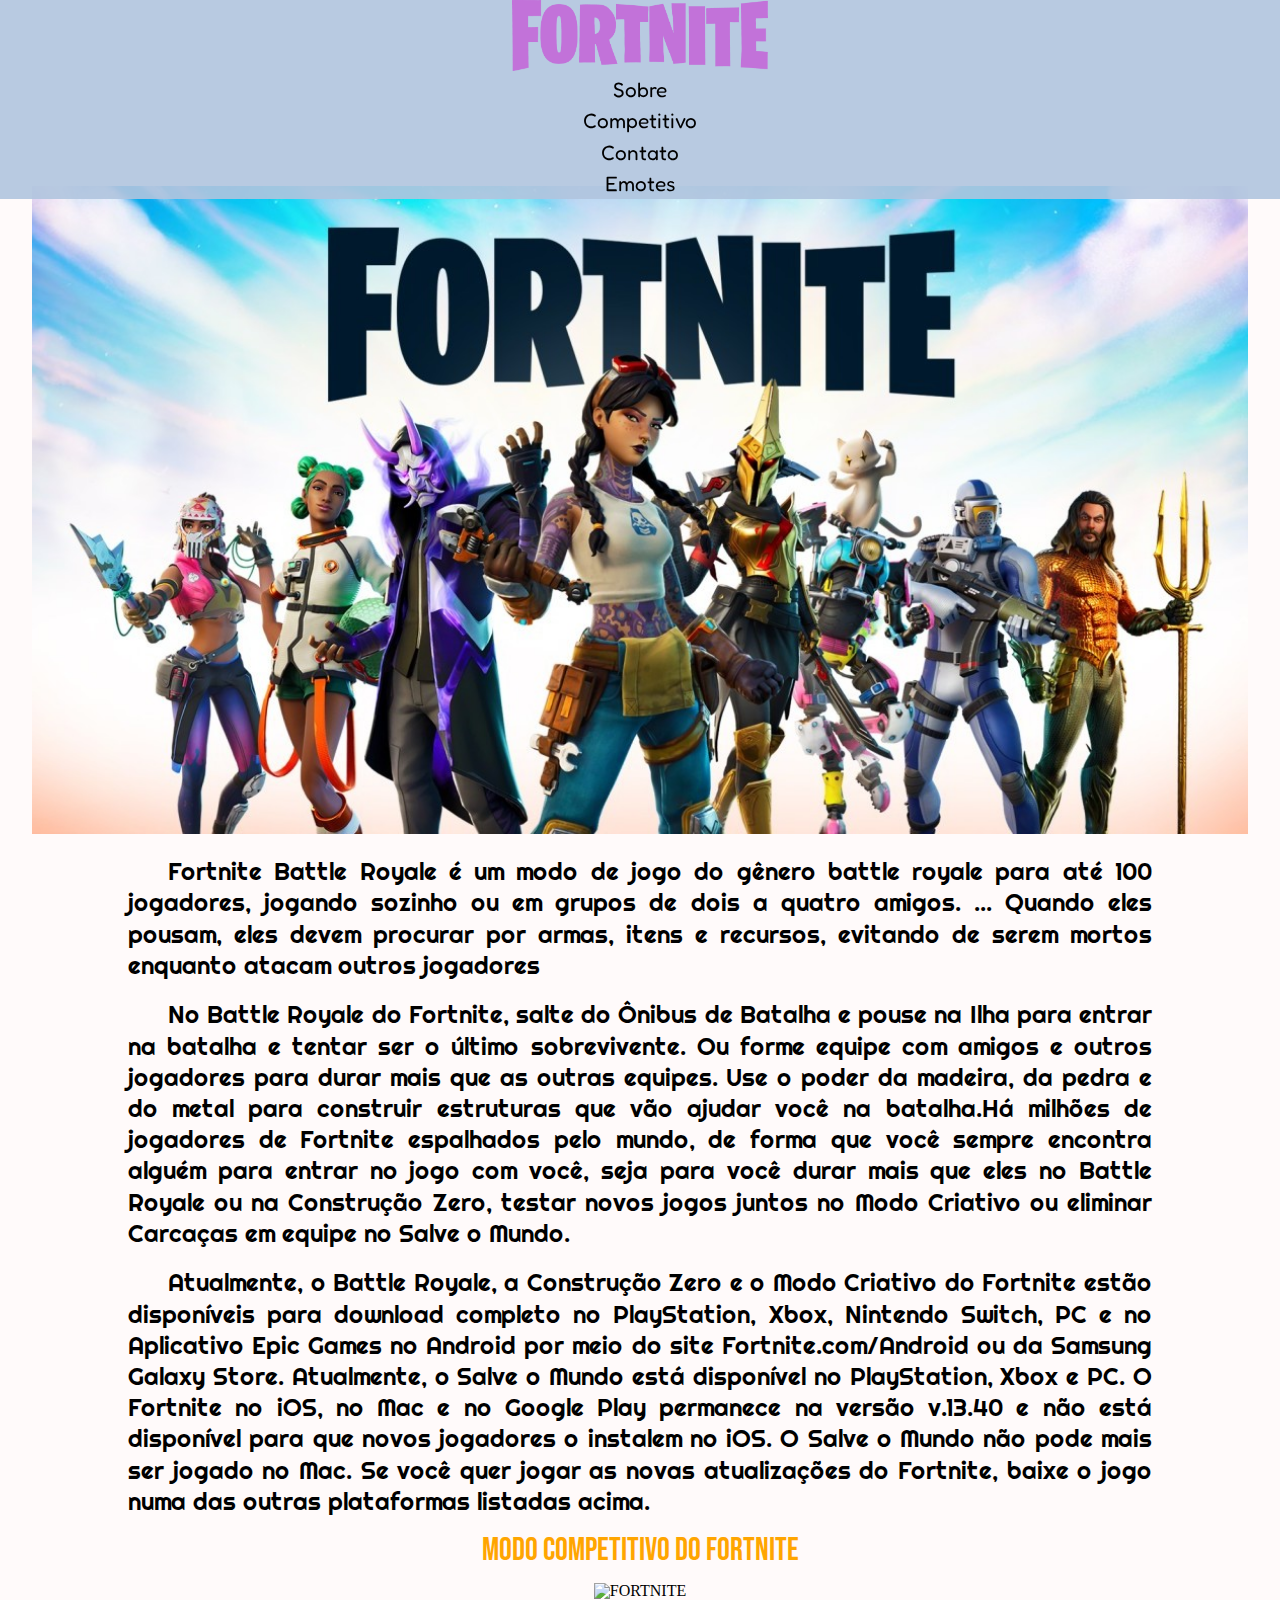
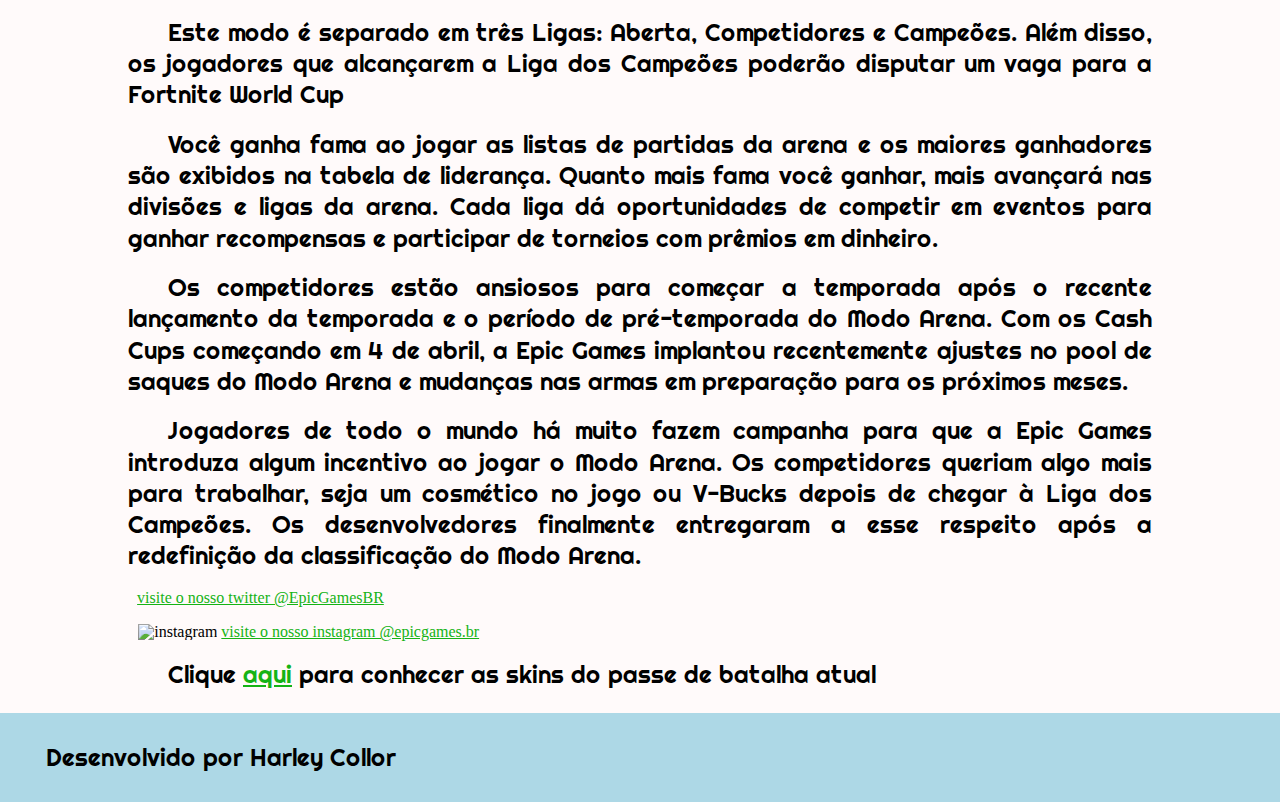
==== commit c55292f3: "Add files via upload" ====
--- a/index.html
+++ b/index.html
@@ -16,14 +16,14 @@
     <header>
         <nav class="menu">
             <div class="logo">
-                <h1>FORTNITE</h1>
+                <img class="img_logo" src="img/imgfort.png" alt="">
             </div>
             <div class="itens_menu">
                 <ul>
                     <li><a href="#sobre">Sobre</a></li>
                     <li><a href="#competitivo">Competitivo</a></li>
-                    <li><a href="#contato">Contato</a></li>
-                    <li><a href="#picaretas">Picaretas</a></li>
+                    <li><a href="contato.html">Contato</a></li>
+                    <li><a href="emotes.html">Emotes</a></li>
                 </ul>
             </div>
         </nav> 
--- a/css/estilo.css
+++ b/css/estilo.css
@@ -2,11 +2,16 @@
     scroll-behavior: smooth;
 }
 .itens_menu{
-    
    text-align: center;
 }
+.menu{
+    position: fixed;
+    top: 0%;
+    width: 100%;
+    background-color:rgba(176,196,222, 0.9);
+
+}
 .itens_menu li{
-
     font-size: 1.3em;
     line-height: 1.5;
     font-family: 'Fredoka One', cursive;
@@ -80,6 +85,13 @@
 
 .img_topo{
     width: 95%;
+    margin-top: 13%;
+}
+.logo{
+    text-align: center;
+}
+.img_logo{
+    width: 20%;
 }
 p{
     font-size: 1.5em;
@@ -147,7 +159,7 @@
 }
 
 .voltar a:hover{
-    background-color: purple;
+    background-color: #6495ED;
     color: black;
 }
 .voltar a:link{
@@ -159,6 +171,93 @@
     text-indent: 40px;
     font-size: 1.5em;
 }
-
-
-   
+table{
+    width: 100%;
+    border-collapse: collapse;
+}
+
+table, th, td {
+    border: 3px solid #6495ED;
+    padding: 1.5%;
+    text-align: center;
+    font-family: 'Righteous', cursive;
+  }
+
+td:first-child { 
+    width: 40%;
+    font-size: 1.7em;  
+}
+td:first-child + td {  
+    width: 60%; 
+}
+
+th{
+
+    font-size: 2em;
+    font-weight: bolder;
+    color: #6495ED;  
+
+}
+
+audio{
+    width: 80%;
+}
+
+audio::-webkit-media-controls-panel{ 
+    background-color:#6495ED !important; 
+}
+input[type=text], select, input[type=email], input[type=submit], input[type=tel], input[type=message] {
+    width: 50%;
+    padding: 12px 20px;
+    margin: 8px 0;
+    border: 1px solid rgb(0, 0, 0);
+    border-radius: 10px;
+    box-sizing: border-box;
+    font-family: 'Righteous', cursive;
+}
+
+input[type=submit]:hover {
+    background-color: #ADD8E6;
+    left: 0%;
+    right: 0%;
+  }
+
+label {
+    padding: 12px 12px 12px 0;
+    display: inline-block;
+ }
+
+ .form{
+    border-radius: 15px;
+    background-color: #6495ED;
+    padding: 10px;
+}
+
+.col-25 {
+    float: left;
+    width: 25%;
+    margin-top: 6px;
+}
+  
+.col-75 {
+    float: left;
+    width: 75%;
+    margin-top: 6px;
+}
+
+.row:after {
+    content: "";
+    display: table;
+    clear: both;
+}
+
+form{
+    box-sizing: border-box;
+    font-family: 'Righteous', cursive;
+}
+
+@media screen and (max-width: 400px) {
+    .col-25, .col-75, input[type=submit] {
+      width: 100%;
+      margin-top: 0;
+    }
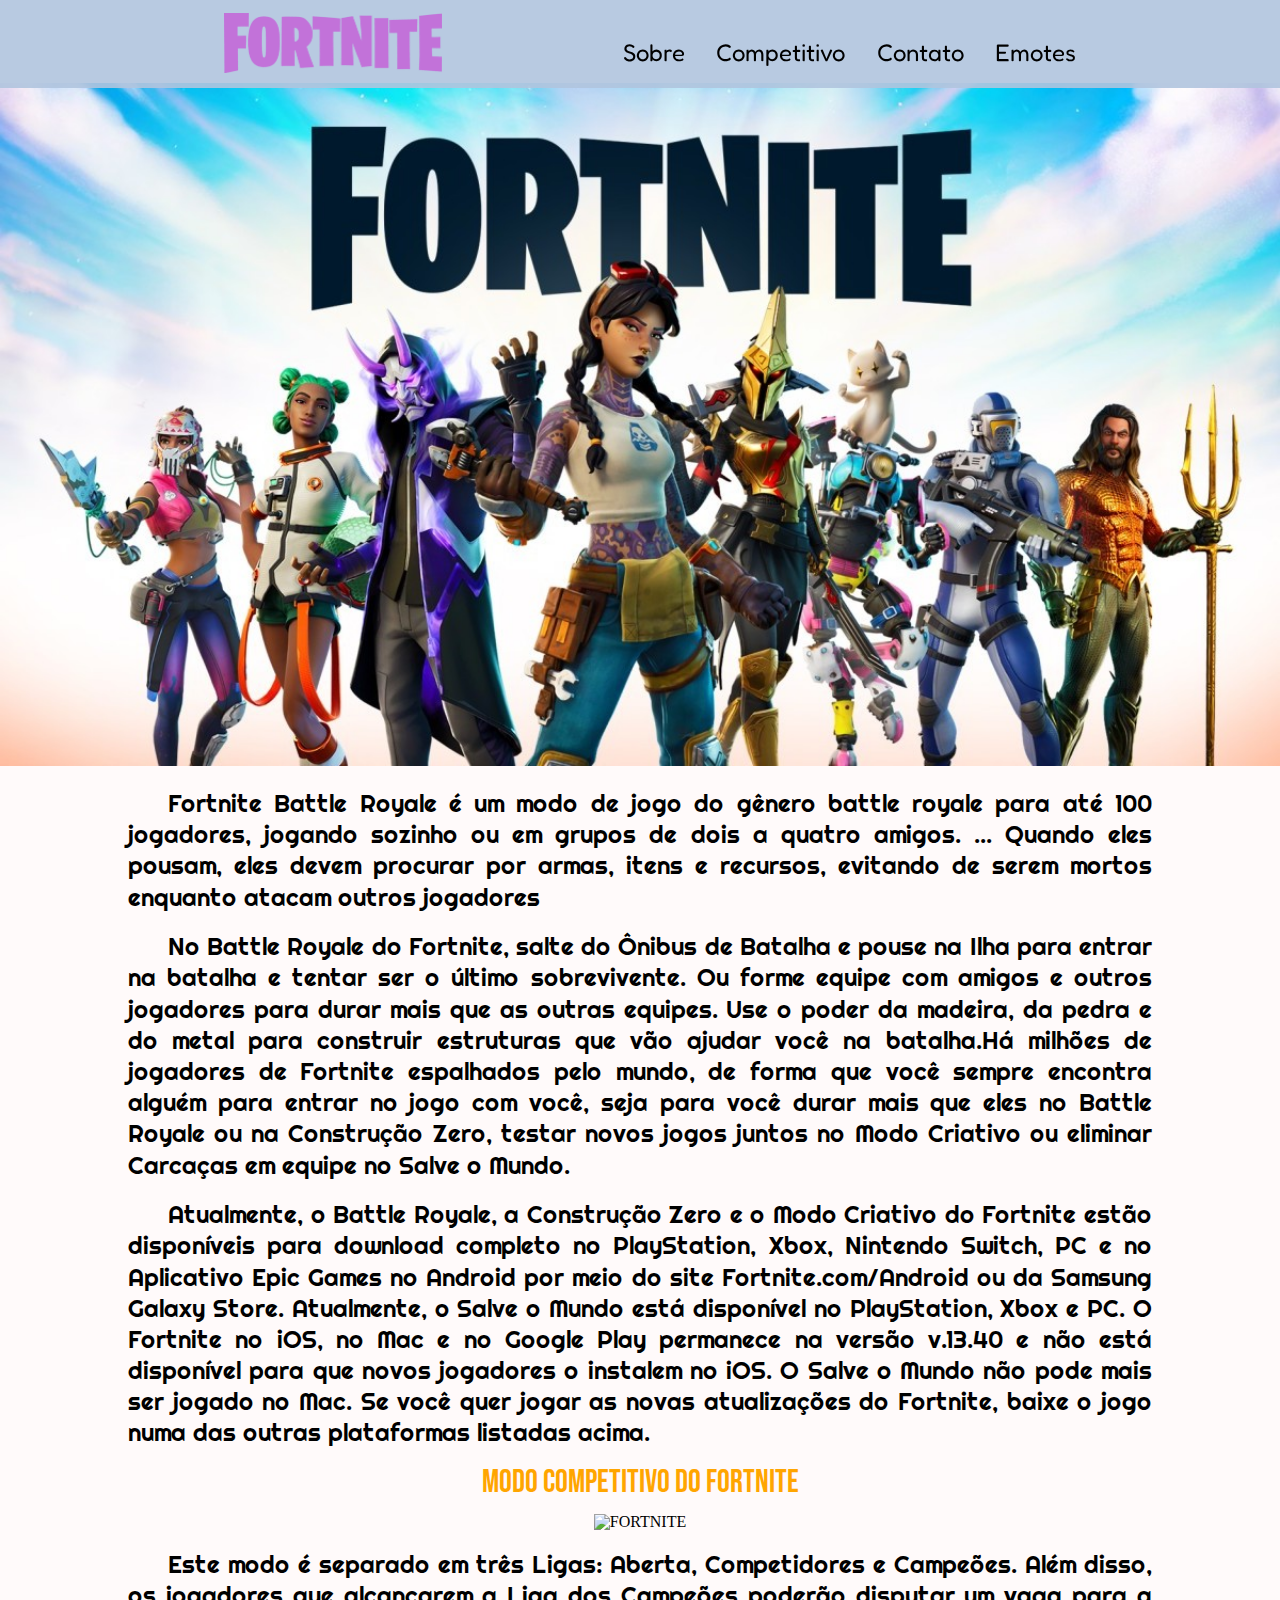
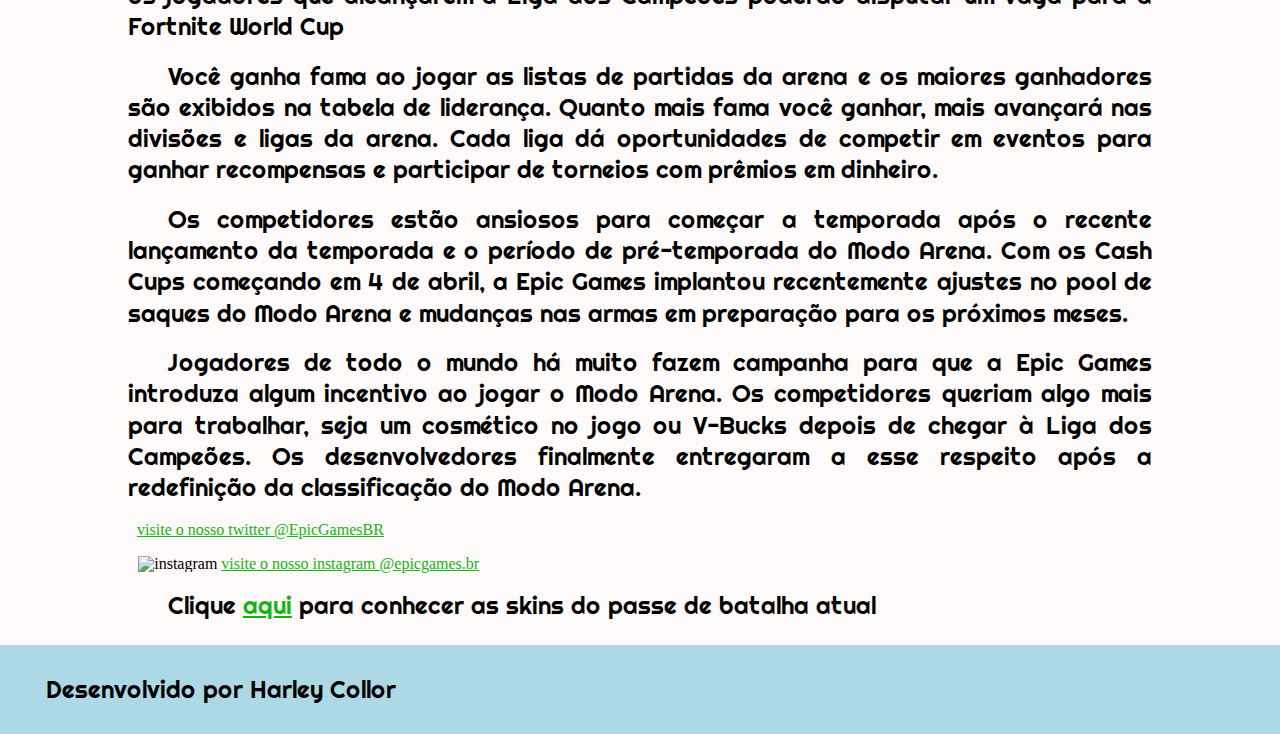
==== commit d74e4de0: "Add files via upload" ====
--- a/index.html
+++ b/index.html
@@ -13,22 +13,22 @@
     <link rel="icon" href="img/icone.png">
 </head>
 <body>
-    <header>
-        <nav class="menu">
-            <div class="logo">
-                <img class="img_logo" src="img/imgfort.png" alt="">
-            </div>
-            <div class="itens_menu">
+    <header class="fixo">        
+        <div class="logo">
+            <img class="img_logo" src="img/imgfort.png" alt="">
+        </div>
+        <nav class="itens_menu">
                 <ul>
                     <li><a href="#sobre">Sobre</a></li>
                     <li><a href="#competitivo">Competitivo</a></li>
                     <li><a href="contato.html">Contato</a></li>
                     <li><a href="emotes.html">Emotes</a></li>
                 </ul>
-            </div>
-        </nav> 
-        <figure><img class="img_topo" src="img/fortnite10.jfif" alt="foto do fortnite"></figure>
+        </nav>        
     </header>
+    <figure>
+        <img class="img_topo" src="img/fortnite10.jfif" alt="foto do fortnite">
+    </figure>
     <div class="container">
         <section id="sobre">
             <p>Fortnite Battle Royale é um modo de jogo do gênero battle royale para até 100 jogadores, jogando sozinho ou em grupos de dois a quatro amigos. ... Quando eles pousam, eles devem procurar por armas, itens e recursos, evitando de serem mortos enquanto atacam outros jogadores</p>
--- a/css/estilo.css
+++ b/css/estilo.css
@@ -1,20 +1,29 @@
 html{
     scroll-behavior: smooth;
 }
+header{
+    background-color: rgba(176,196,222, 0.9);
+    padding: 0%;
+    font-family: 'Fredoka One', cursive;
+    display: flex;
+    flex-direction: column;
+    top: 0%;
+    align-items: center;
+}
+
+.fixo{
+    position: fixed;
+    width: 100%;
+    z-index: 1000;
+}
+
+
 .itens_menu{
-   text-align: center;
-}
-.menu{
-    position: fixed;
-    top: 0%;
-    width: 100%;
-    background-color:rgba(176,196,222, 0.9);
-
+    text-align: center;
 }
 .itens_menu li{
-    font-size: 1.3em;
+    font-size: 1.5em;
     line-height: 1.5;
-    font-family: 'Fredoka One', cursive;
 }
 body{
     background-color: #FFFAFA;
@@ -24,6 +33,7 @@
     margin-top: 1.5%;
     margin-bottom: 1.5%;
 }
+
 
 .container{
 
@@ -84,14 +94,14 @@
 }
 
 .img_topo{
-    width: 95%;
-    margin-top: 13%;
+    width: 100%;
+    margin-top: 5%;
 }
 .logo{
     text-align: center;
 }
 .img_logo{
-    width: 20%;
+    width: 17%;
 }
 p{
     font-size: 1.5em;
@@ -255,9 +265,35 @@
     box-sizing: border-box;
     font-family: 'Righteous', cursive;
 }
-
-@media screen and (max-width: 400px) {
+/* Altera configuração quanod a tela está menor que 600px */
+@media screen and (max-width: 900px) {
     .col-25, .col-75, input[type=submit] {
       width: 100%;
       margin-top: 0;
     }
+}
+/* Altera configuração quando a tela for maior que 601 px*/
+@media screen and (min-width:901px) {
+
+    header{
+        background-color: rgba(176,196,222, 0.9);
+        flex-direction: row;
+        padding: 1%;
+
+    }
+    .itens_menu{
+        position: absolute;
+        right: 1%;
+        top: 40%;
+        width: 70%;
+    }
+
+    .itens_menu ul li{
+        display: inline;
+        margin-left: 3%;
+    }
+    .img_logo{
+        margin-right: 50%;
+    }
+
+}